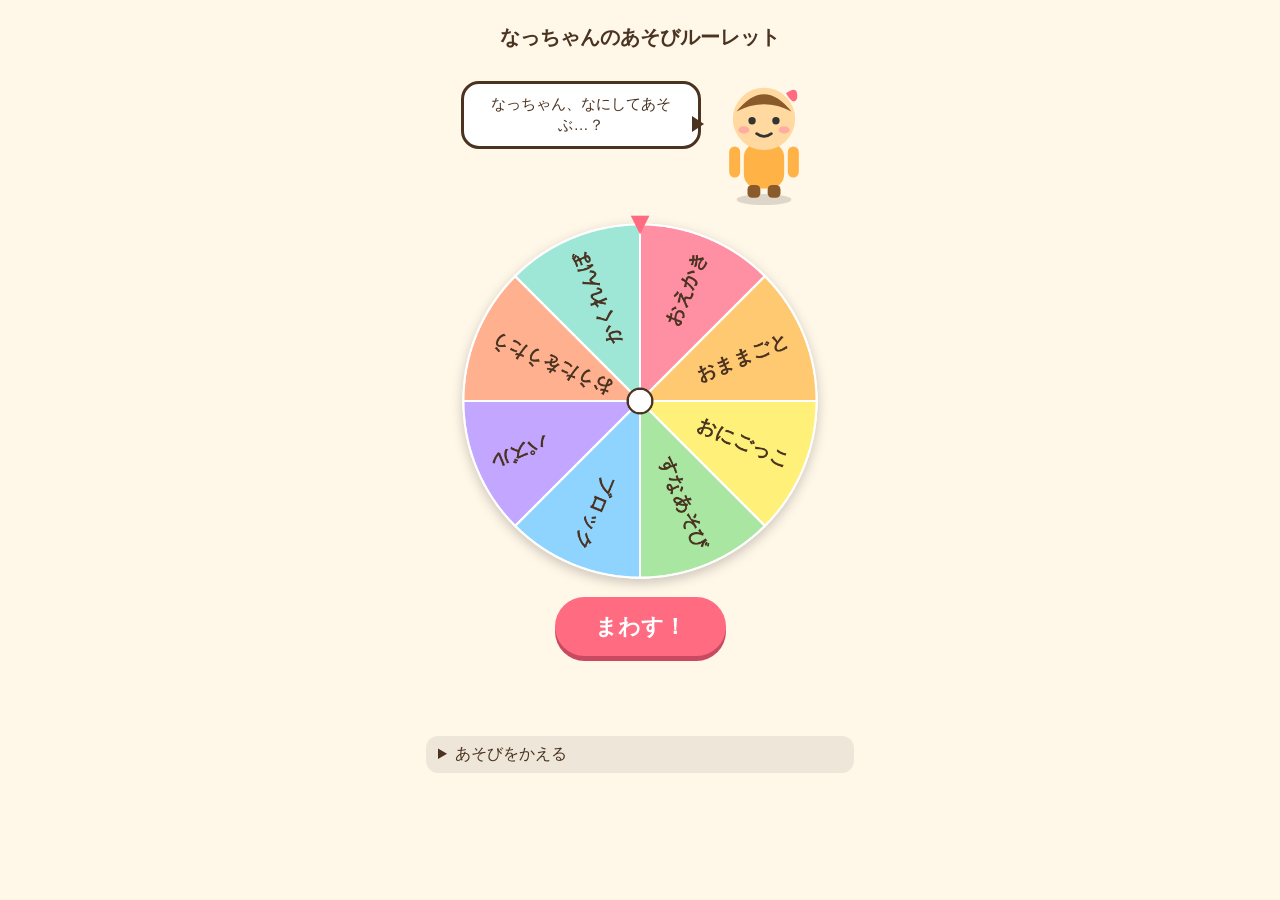
==== index.html @ 8607b5ea "feat: なっちゃんのあそびルーレット初版 Co-Authored-By: Claude Sonnet 5.5 <noreply@anthropic.com> Claude-Session: htt" ====
<!doctype html>
<html lang="ja">
<head>
<meta charset="utf-8">
<meta name="viewport" content="width=device-width, initial-scale=1">
<title>なっちゃんのあそびルーレット</title>
<link rel="stylesheet" href="style.css">
</head>
<body>
<main>
  <h1>なっちゃんのあそびルーレット</h1>

  <section class="stage">
    <div class="bubble" id="bubble" aria-live="polite">なっちゃん、なにしてあそぶ…？</div>
    <svg id="chara" class="chara idle" viewBox="0 0 120 150" aria-hidden="true">
      <g class="body">
        <ellipse cx="60" cy="140" rx="30" ry="6" fill="#0002"/>
        <rect x="38" y="78" width="44" height="50" rx="16" fill="#ffb347"/>
        <g class="arm-l"><rect x="22" y="82" width="12" height="34" rx="6" fill="#ffb347"/></g>
        <g class="arm-r"><rect x="86" y="82" width="12" height="34" rx="6" fill="#ffb347"/></g>
        <rect x="42" y="124" width="14" height="14" rx="5" fill="#8a5a2b"/>
        <rect x="64" y="124" width="14" height="14" rx="5" fill="#8a5a2b"/>
        <circle cx="60" cy="52" r="34" fill="#ffd9a0"/>
        <path d="M30 44 Q60 6 90 44 Q60 28 30 44Z" fill="#8a5a2b"/>
        <path d="M84 24 q14 -10 12 6 q-4 8 -12 -6Z" fill="#ff6b81"/>
        <g class="eyes">
          <circle cx="47" cy="54" r="4" fill="#333"/>
          <circle cx="73" cy="54" r="4" fill="#333"/>
        </g>
        <ellipse cx="38" cy="64" rx="6" ry="4" fill="#ff9aa2" opacity=".7"/>
        <ellipse cx="82" cy="64" rx="6" ry="4" fill="#ff9aa2" opacity=".7"/>
        <path class="mouth" d="M52 68 Q60 74 68 68" stroke="#333" stroke-width="3" fill="none" stroke-linecap="round"/>
      </g>
    </svg>
  </section>

  <section class="wheel-wrap">
    <div class="pointer">▼</div>
    <canvas id="wheel" width="640" height="640" aria-label="ルーレット"></canvas>
  </section>

  <button id="spin" class="spin">まわす！</button>
  <p class="result" id="result" aria-live="polite"></p>

  <details class="editor">
    <summary>あそびをかえる</summary>
    <ul id="list"></ul>
    <form id="add">
      <input id="newItem" maxlength="12" placeholder="あたらしいあそび" autocomplete="off">
      <button type="submit">ついか</button>
    </form>
    <button id="reset" class="ghost" type="button">もとにもどす</button>
  </details>
</main>
<script src="app.js"></script>
</body>
</html>
---- style.css ----
:root{--bg:#fff7e8;--ink:#4a3320;--accent:#ff6b81}
@media (prefers-color-scheme:dark){:root{--bg:#2a2118;--ink:#fbeedc}}
*{box-sizing:border-box}
body{margin:0;background:var(--bg);color:var(--ink);font-family:"Hiragino Maru Gothic ProN","Yu Gothic",sans-serif;min-height:100vh}
main{max-width:460px;margin:0 auto;padding:16px;text-align:center}
h1{font-size:1.25rem;margin:8px 0}
.stage{display:flex;align-items:flex-end;justify-content:center;gap:8px;min-height:150px}
.chara{width:110px;height:138px;overflow:visible;transform-origin:50% 95%}
.bubble{background:#fff;color:#4a3320;border:3px solid #4a3320;border-radius:18px;padding:10px 14px;max-width:240px;font-size:.95rem;position:relative;margin-bottom:60px}
.bubble::after{content:"";position:absolute;right:-14px;bottom:14px;border:8px solid transparent;border-left:12px solid #4a3320}
.wheel-wrap{position:relative;width:min(88vw,360px);margin:12px auto 0}
.pointer{position:absolute;left:50%;top:-14px;transform:translateX(-50%);font-size:2rem;color:var(--accent);z-index:2;line-height:1}
canvas{width:100%;height:auto;display:block;filter:drop-shadow(0 4px 6px #0003)}
.spin{margin-top:16px;font:inherit;font-size:1.4rem;font-weight:bold;padding:14px 40px;border:0;border-radius:999px;background:var(--accent);color:#fff;box-shadow:0 5px 0 #c94a60;cursor:pointer}
.spin:active{transform:translateY(3px);box-shadow:0 2px 0 #c94a60}
.spin:disabled{opacity:.6}
.result{font-size:1.6rem;font-weight:bold;min-height:2.2em;margin:12px 0}
.editor{text-align:left;background:#0001;border-radius:12px;padding:8px 12px}
.editor summary{cursor:pointer}
.editor ul{list-style:none;padding:0;margin:8px 0}
.editor li{display:flex;justify-content:space-between;align-items:center;padding:4px 0}
.editor button,.editor input{font:inherit;padding:6px 10px;border-radius:8px;border:1px solid #0004}
.editor li button{background:none;cursor:pointer}
#add{display:flex;gap:6px}#add input{flex:1;min-width:0}
.ghost{margin-top:8px;background:none;cursor:pointer}

/* キャラの動き */
.chara.idle .body{animation:sway 3s ease-in-out infinite}
.chara.spinning .arm-l,.chara.spinning .arm-r{animation:flail .25s ease-in-out infinite alternate;transform-origin:50% 10%;transform-box:fill-box}
.chara.spinning .body{animation:shake .3s linear infinite}
.chara.trip{animation:trip 1.1s ease-in-out}
.chara.happy .body{animation:hop .5s ease-out 3}
.chara.oops .mouth{d:path("M52 72 Q60 64 68 72")}
.chara.oops .eyes{transform:translateY(-2px)}
@keyframes sway{50%{transform:rotate(3deg)}}
@keyframes flail{to{transform:rotate(-35deg)}}
@keyframes shake{25%{transform:translate(1px,-1px)}75%{transform:translate(-1px,1px)}}
@keyframes hop{50%{transform:translateY(-14px)}}
@keyframes trip{
  0%{transform:rotate(0)}25%{transform:rotate(-14deg) translateX(-6px)}
  55%{transform:rotate(20deg) translateY(12px)}75%{transform:rotate(-6deg)}100%{transform:rotate(0)}}
@media (prefers-reduced-motion:reduce){.chara *,.chara{animation:none!important}}
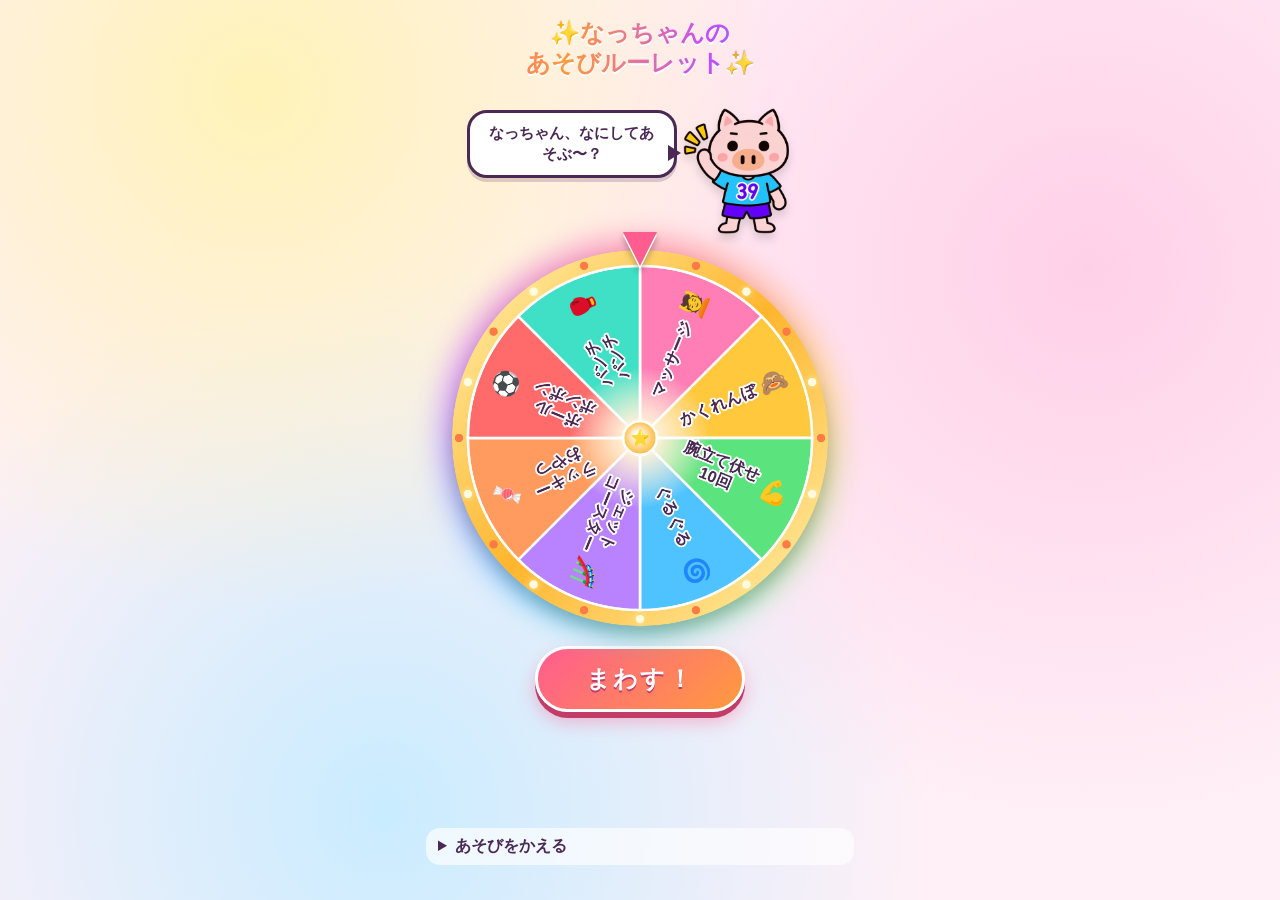
==== commit 46679e0f: "feat: ぶひおキャラ・新しい8項目・華やか演出（ライト、絵文字、紙吹雪） Co-Authored-By: Claude Sonnet 5.5 <noreply@anthropic.com> Cla" ====
--- a/index.html
+++ b/index.html
@@ -2,45 +2,31 @@
 <html lang="ja">
 <head>
 <meta charset="utf-8">
-<meta name="viewport" content="width=device-width, initial-scale=1">
+<meta name="viewport" content="width=device-width, initial-scale=1, viewport-fit=cover">
 <title>なっちゃんのあそびルーレット</title>
 <link rel="stylesheet" href="style.css">
+<link rel="manifest" href="manifest.webmanifest">
+<link rel="icon" href="icons/icon-192.png" type="image/png">
+<link rel="apple-touch-icon" href="icons/apple-touch-icon.png">
+<meta name="theme-color" content="#ff8fa3">
 </head>
 <body>
+<canvas id="confetti" aria-hidden="true"></canvas>
 <main>
-  <h1>なっちゃんのあそびルーレット</h1>
+  <h1><span>✨</span>なっちゃんの<br>あそびルーレット<span>✨</span></h1>
 
   <section class="stage">
-    <div class="bubble" id="bubble" aria-live="polite">なっちゃん、なにしてあそぶ…？</div>
-    <svg id="chara" class="chara idle" viewBox="0 0 120 150" aria-hidden="true">
-      <g class="body">
-        <ellipse cx="60" cy="140" rx="30" ry="6" fill="#0002"/>
-        <rect x="38" y="78" width="44" height="50" rx="16" fill="#ffb347"/>
-        <g class="arm-l"><rect x="22" y="82" width="12" height="34" rx="6" fill="#ffb347"/></g>
-        <g class="arm-r"><rect x="86" y="82" width="12" height="34" rx="6" fill="#ffb347"/></g>
-        <rect x="42" y="124" width="14" height="14" rx="5" fill="#8a5a2b"/>
-        <rect x="64" y="124" width="14" height="14" rx="5" fill="#8a5a2b"/>
-        <circle cx="60" cy="52" r="34" fill="#ffd9a0"/>
-        <path d="M30 44 Q60 6 90 44 Q60 28 30 44Z" fill="#8a5a2b"/>
-        <path d="M84 24 q14 -10 12 6 q-4 8 -12 -6Z" fill="#ff6b81"/>
-        <g class="eyes">
-          <circle cx="47" cy="54" r="4" fill="#333"/>
-          <circle cx="73" cy="54" r="4" fill="#333"/>
-        </g>
-        <ellipse cx="38" cy="64" rx="6" ry="4" fill="#ff9aa2" opacity=".7"/>
-        <ellipse cx="82" cy="64" rx="6" ry="4" fill="#ff9aa2" opacity=".7"/>
-        <path class="mouth" d="M52 68 Q60 74 68 68" stroke="#333" stroke-width="3" fill="none" stroke-linecap="round"/>
-      </g>
-    </svg>
+    <div class="bubble" id="bubble" aria-live="polite">なっちゃん、なにしてあそぶ〜？</div>
+    <img id="chara" class="chara idle" src="buhio/waving.webp" alt="" draggable="false">
   </section>
 
   <section class="wheel-wrap">
-    <div class="pointer">▼</div>
-    <canvas id="wheel" width="640" height="640" aria-label="ルーレット"></canvas>
+    <div class="pointer" aria-hidden="true"></div>
+    <canvas id="wheel" width="720" height="720" aria-label="ルーレット"></canvas>
   </section>
 
   <button id="spin" class="spin">まわす！</button>
-  <p class="result" id="result" aria-live="polite"></p>
+  <div class="result" id="result" aria-live="polite"></div>
 
   <details class="editor">
     <summary>あそびをかえる</summary>
--- a/style.css
+++ b/style.css
@@ -1,22 +1,34 @@
-:root{--bg:#fff7e8;--ink:#4a3320;--accent:#ff6b81}
-@media (prefers-color-scheme:dark){:root{--bg:#2a2118;--ink:#fbeedc}}
+:root{--ink:#4a2a55;--pink:#ff5d8f;--gold:#ffc83d}
 *{box-sizing:border-box}
-body{margin:0;background:var(--bg);color:var(--ink);font-family:"Hiragino Maru Gothic ProN","Yu Gothic",sans-serif;min-height:100vh}
-main{max-width:460px;margin:0 auto;padding:16px;text-align:center}
-h1{font-size:1.25rem;margin:8px 0}
-.stage{display:flex;align-items:flex-end;justify-content:center;gap:8px;min-height:150px}
-.chara{width:110px;height:138px;overflow:visible;transform-origin:50% 95%}
-.bubble{background:#fff;color:#4a3320;border:3px solid #4a3320;border-radius:18px;padding:10px 14px;max-width:240px;font-size:.95rem;position:relative;margin-bottom:60px}
-.bubble::after{content:"";position:absolute;right:-14px;bottom:14px;border:8px solid transparent;border-left:12px solid #4a3320}
-.wheel-wrap{position:relative;width:min(88vw,360px);margin:12px auto 0}
-.pointer{position:absolute;left:50%;top:-14px;transform:translateX(-50%);font-size:2rem;color:var(--accent);z-index:2;line-height:1}
-canvas{width:100%;height:auto;display:block;filter:drop-shadow(0 4px 6px #0003)}
-.spin{margin-top:16px;font:inherit;font-size:1.4rem;font-weight:bold;padding:14px 40px;border:0;border-radius:999px;background:var(--accent);color:#fff;box-shadow:0 5px 0 #c94a60;cursor:pointer}
-.spin:active{transform:translateY(3px);box-shadow:0 2px 0 #c94a60}
-.spin:disabled{opacity:.6}
-.result{font-size:1.6rem;font-weight:bold;min-height:2.2em;margin:12px 0}
-.editor{text-align:left;background:#0001;border-radius:12px;padding:8px 12px}
-.editor summary{cursor:pointer}
+body{margin:0;color:var(--ink);font-family:"Hiragino Maru Gothic ProN","Yu Gothic",sans-serif;min-height:100vh;
+  background:radial-gradient(circle at 20% 10%,#fff3b8 0,transparent 40%),radial-gradient(circle at 85% 30%,#ffd0e8 0,transparent 45%),
+  radial-gradient(circle at 30% 90%,#c9ecff 0,transparent 45%),#fff0f7;background-attachment:fixed;overflow-x:hidden}
+#confetti{position:fixed;inset:0;width:100%;height:100%;pointer-events:none;z-index:10}
+main{max-width:460px;margin:0 auto;padding:12px 16px calc(24px + env(safe-area-inset-bottom));text-align:center}
+h1{font-size:1.5rem;line-height:1.25;margin:6px 0;font-weight:900;
+  background:linear-gradient(90deg,#ff5d8f,#ff9b3d,#c14dff,#2db8ff);-webkit-background-clip:text;background-clip:text;color:transparent;
+  filter:drop-shadow(0 2px 0 #fff)}
+h1 span{display:inline-block;color:initial;-webkit-text-fill-color:initial;animation:twinkle 1.6s ease-in-out infinite}
+h1 span:last-child{animation-delay:.8s}
+.stage{display:flex;align-items:flex-end;justify-content:center;gap:6px;min-height:150px}
+.chara{height:140px;width:auto;transform-origin:50% 95%;filter:drop-shadow(0 6px 4px #0002);user-select:none;-webkit-user-drag:none}
+.bubble{background:#fff;border:3px solid var(--ink);border-radius:20px;padding:10px 14px;max-width:210px;font-size:.95rem;font-weight:bold;position:relative;margin-bottom:56px;box-shadow:0 4px 0 #4a2a5533}
+.bubble::after{content:"";position:absolute;right:-15px;bottom:14px;border:8px solid transparent;border-left:13px solid var(--ink)}
+.wheel-wrap{position:relative;width:min(90vw,380px);margin:14px auto 0}
+.wheel-wrap::before{content:"";position:absolute;inset:-10px;border-radius:50%;background:conic-gradient(from 0deg,#ff5d8f,#ffc83d,#5be37d,#2db8ff,#c14dff,#ff5d8f);filter:blur(14px);opacity:.55;animation:spinglow 6s linear infinite}
+.pointer{position:absolute;left:50%;top:-16px;width:0;height:0;transform:translateX(-50%);z-index:2;
+  border-left:17px solid transparent;border-right:17px solid transparent;border-top:34px solid var(--pink);filter:drop-shadow(0 3px 0 #fff) drop-shadow(0 4px 3px #0004)}
+canvas#wheel{position:relative;width:100%;height:auto;display:block;filter:drop-shadow(0 8px 8px #0003)}
+.spin{margin-top:18px;font:inherit;font-size:1.5rem;font-weight:900;letter-spacing:.1em;padding:14px 48px;border:3px solid #fff;border-radius:999px;color:#fff;
+  background:linear-gradient(135deg,#ff5d8f,#ff9b3d);box-shadow:0 6px 0 #c23c68,0 10px 18px #ff5d8f66;text-shadow:0 2px 0 #c23c68;cursor:pointer;animation:pulse 1.8s ease-in-out infinite}
+.spin:active{transform:translateY(4px);box-shadow:0 2px 0 #c23c68}
+.spin:disabled{animation:none;opacity:.65}
+.result{min-height:5.5rem;margin:14px 0;display:flex;align-items:center;justify-content:center}
+.result .card{font-size:1.7rem;font-weight:900;padding:12px 24px;border-radius:22px;background:linear-gradient(135deg,#fff8c9,#ffe3f0);border:4px solid var(--gold);
+  box-shadow:0 0 0 4px #fff,0 8px 20px #ffb14d88;animation:pop .6s cubic-bezier(.2,1.6,.4,1)}
+.result small{display:block;font-size:.8rem;color:#a0508a}
+.editor{text-align:left;background:#ffffffaa;border-radius:14px;padding:8px 12px}
+.editor summary{cursor:pointer;font-weight:bold}
 .editor ul{list-style:none;padding:0;margin:8px 0}
 .editor li{display:flex;justify-content:space-between;align-items:center;padding:4px 0}
 .editor button,.editor input{font:inherit;padding:6px 10px;border-radius:8px;border:1px solid #0004}
@@ -24,19 +36,17 @@
 #add{display:flex;gap:6px}#add input{flex:1;min-width:0}
 .ghost{margin-top:8px;background:none;cursor:pointer}
 
-/* キャラの動き */
-.chara.idle .body{animation:sway 3s ease-in-out infinite}
-.chara.spinning .arm-l,.chara.spinning .arm-r{animation:flail .25s ease-in-out infinite alternate;transform-origin:50% 10%;transform-box:fill-box}
-.chara.spinning .body{animation:shake .3s linear infinite}
+/* ぶひおの動き */
+.chara.idle{animation:sway 3s ease-in-out infinite}
+.chara.spinning{animation:shake .28s linear infinite}
 .chara.trip{animation:trip 1.1s ease-in-out}
-.chara.happy .body{animation:hop .5s ease-out 3}
-.chara.oops .mouth{d:path("M52 72 Q60 64 68 72")}
-.chara.oops .eyes{transform:translateY(-2px)}
+.chara.happy{animation:hop .5s ease-out 4}
 @keyframes sway{50%{transform:rotate(3deg)}}
-@keyframes flail{to{transform:rotate(-35deg)}}
-@keyframes shake{25%{transform:translate(1px,-1px)}75%{transform:translate(-1px,1px)}}
-@keyframes hop{50%{transform:translateY(-14px)}}
-@keyframes trip{
-  0%{transform:rotate(0)}25%{transform:rotate(-14deg) translateX(-6px)}
-  55%{transform:rotate(20deg) translateY(12px)}75%{transform:rotate(-6deg)}100%{transform:rotate(0)}}
-@media (prefers-reduced-motion:reduce){.chara *,.chara{animation:none!important}}
+@keyframes shake{25%{transform:translate(2px,-2px) rotate(2deg)}75%{transform:translate(-2px,2px) rotate(-2deg)}}
+@keyframes hop{50%{transform:translateY(-18px) scale(1.04)}}
+@keyframes trip{0%{transform:rotate(0)}25%{transform:rotate(-14deg) translateX(-8px)}55%{transform:rotate(24deg) translateY(14px)}75%{transform:rotate(-6deg)}100%{transform:rotate(0)}}
+@keyframes pulse{50%{transform:scale(1.06)}}
+@keyframes pop{0%{transform:scale(.3) rotate(-8deg);opacity:0}100%{transform:scale(1) rotate(0);opacity:1}}
+@keyframes twinkle{50%{transform:scale(1.35) rotate(15deg)}}
+@keyframes spinglow{to{transform:rotate(360deg)}}
+@media (prefers-reduced-motion:reduce){*{animation:none!important}}
